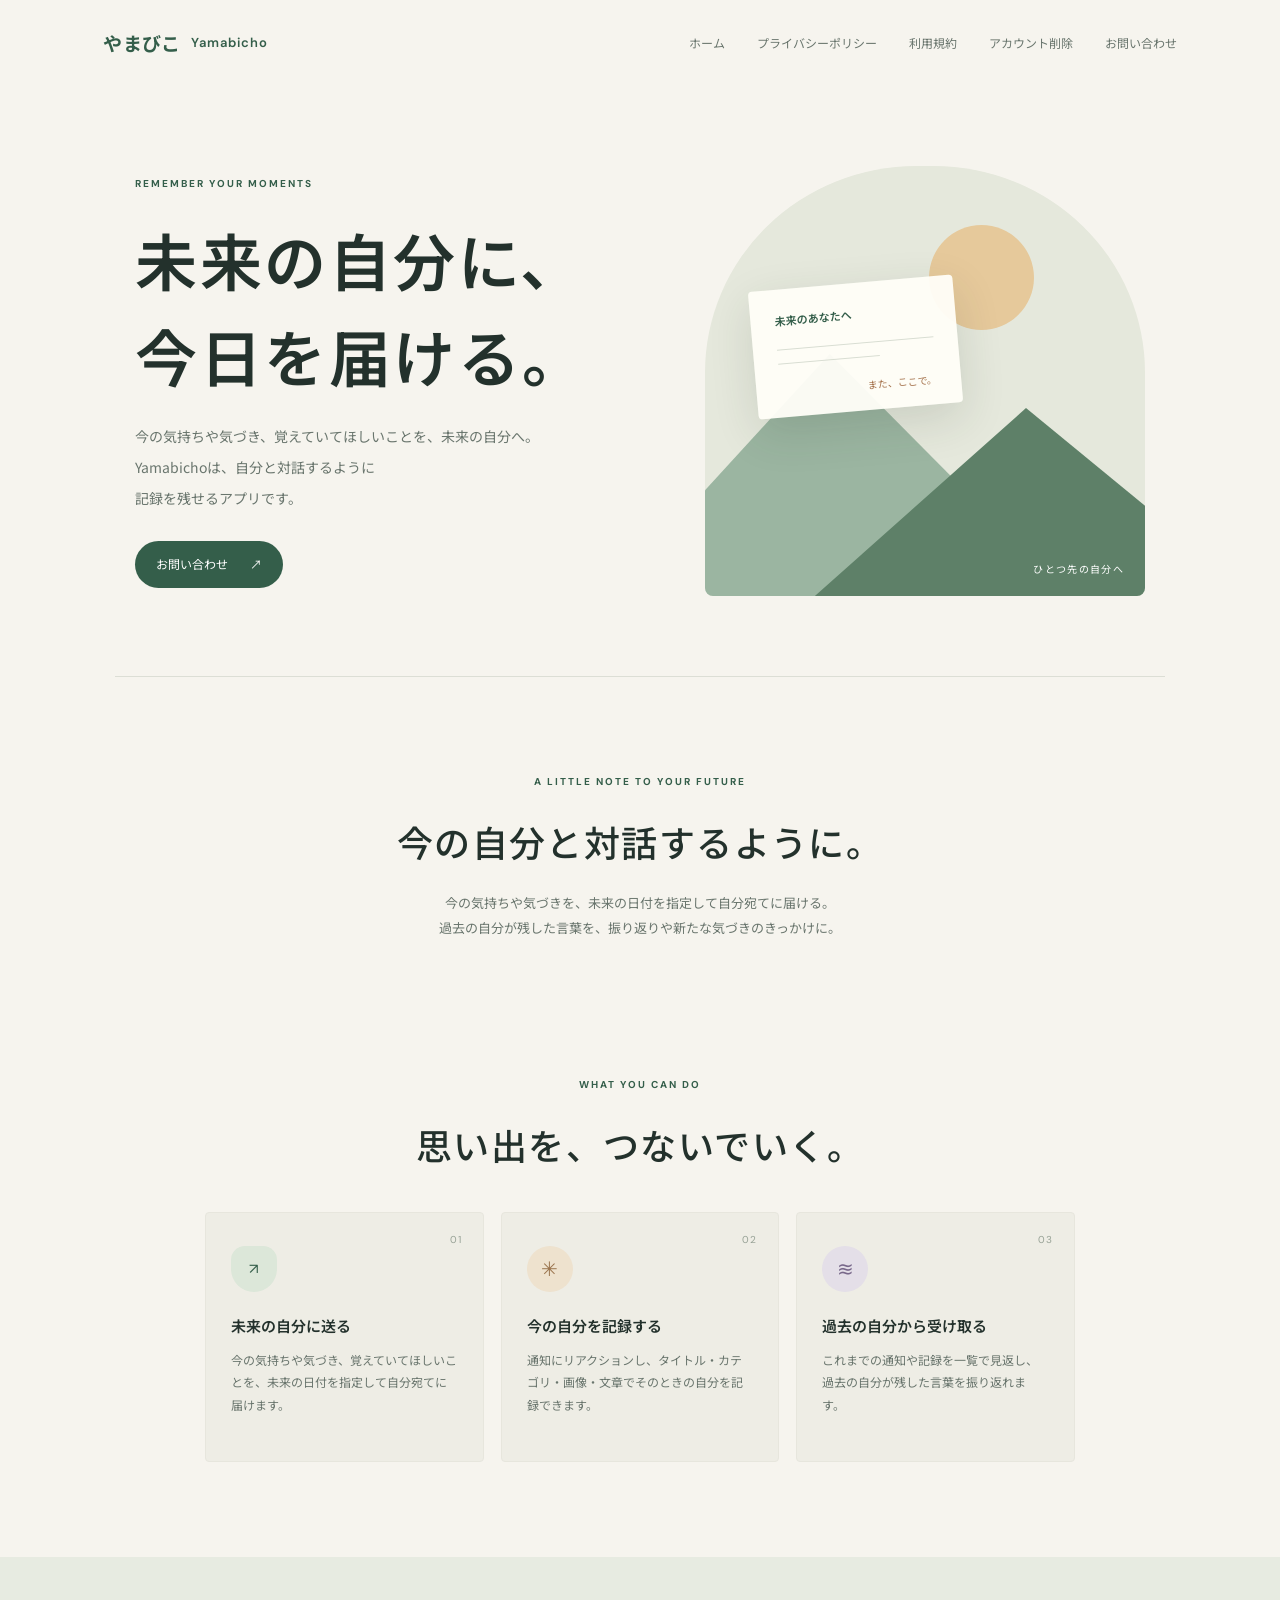
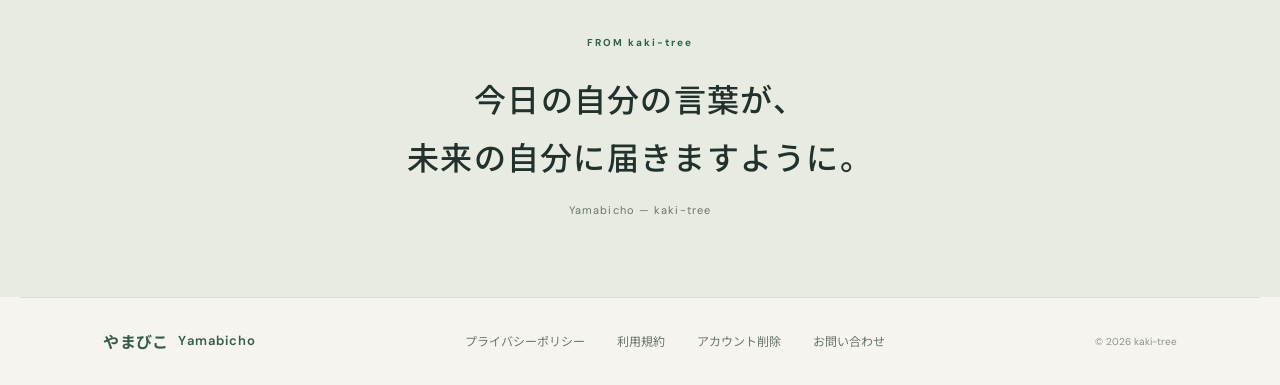
==== index.html @ 0a690dc5 "Update Yamabicho website legal pages and messaging Co-authored-by: Copilot <223556219+Copilot@users." ====
<!doctype html>
<html lang="ja">
<head>
  <meta charset="utf-8">
  <meta name="viewport" content="width=device-width, initial-scale=1">
  <meta name="theme-color" content="#f6f4ee">
  <meta name="description" content="今の気持ちや気づきを未来の自分へ。Yamabichoは、自分と対話するように記録を残せるアプリです。">
  <meta name="google-site-verification" content="iqtJTtxWyLfvYxULZCeF5loKLw1sjF0bx6wOtaR5Gpc" />
  <title>Yamabicho — 未来の自分に、今日を届ける</title>
  <link rel="icon" type="image/png" href="mr-hikoyama.png">
  <link rel="stylesheet" href="style.css">
</head>
<body>
  <header class="site-header">
    <a class="wordmark" href="./" aria-label="Yamabicho ホーム">やまびこ<span>Yamabicho</span></a>
    <nav aria-label="メインナビゲーション">
      <a href="./" aria-current="page">ホーム</a>
      <a href="privacy.html">プライバシーポリシー</a>
      <a href="terms.html">利用規約</a>
      <a href="account-deletion.html">アカウント削除</a>
      <a href="mailto:yamabicho.support@gmail.com">お問い合わせ</a>
    </nav>
  </header>

  <main>
    <section class="hero" id="about">
      <div class="hero-copy">
        <p class="eyebrow">REMEMBER YOUR MOMENTS</p>
        <h1>未来の自分に、<br>今日を届ける。</h1>
        <p class="hero-lead">今の気持ちや気づき、覚えていてほしいことを、未来の自分へ。<br>Yamabichoは、自分と対話するように<br class="desktop-break">記録を残せるアプリです。</p>
        <a class="button" href="mailto:yamabicho.support@gmail.com">お問い合わせ <span aria-hidden="true">↗</span></a>
      </div>
      <div class="hero-art" aria-hidden="true">
        <div class="sun"></div>
        <div class="mountain mountain-back"></div>
        <div class="mountain mountain-front"></div>
        <div class="note-card">
          <span class="note-date">未来のあなたへ</span>
          <span class="note-line"></span>
          <span class="note-line short"></span>
          <span class="note-stamp">また、ここで。</span>
        </div>
        <span class="art-caption">ひとつ先の自分へ</span>
      </div>
    </section>

    <section class="intro section-wrap">
      <p class="eyebrow">A LITTLE NOTE TO YOUR FUTURE</p>
      <h2>今の自分と対話するように。</h2>
      <p>今の気持ちや気づきを、未来の日付を指定して自分宛てに届ける。<br class="desktop-break">過去の自分が残した言葉を、振り返りや新たな気づきのきっかけに。</p>
    </section>

    <section class="features section-wrap" id="features">
      <div class="section-heading">
        <p class="eyebrow">WHAT YOU CAN DO</p>
        <h2>思い出を、つないでいく。</h2>
      </div>
      <div class="feature-grid">
        <article class="feature-card">
          <span class="feature-number">01</span>
          <div class="feature-icon icon-bell" aria-hidden="true">↗</div>
          <h3>未来の自分に送る</h3>
          <p>今の気持ちや気づき、覚えていてほしいことを、未来の日付を指定して自分宛てに届けます。</p>
        </article>
        <article class="feature-card">
          <span class="feature-number">02</span>
          <div class="feature-icon icon-journal" aria-hidden="true">✳</div>
          <h3>今の自分を記録する</h3>
          <p>通知にリアクションし、タイトル・カテゴリ・画像・文章でそのときの自分を記録できます。</p>
        </article>
        <article class="feature-card">
          <span class="feature-number">03</span>
          <div class="feature-icon icon-list" aria-hidden="true">≋</div>
          <h3>過去の自分から受け取る</h3>
          <p>これまでの通知や記録を一覧で見返し、過去の自分が残した言葉を振り返れます。</p>
        </article>
      </div>
    </section>

    <section class="closing">
      <p class="eyebrow">FROM kaki-tree</p>
      <h2>今日の自分の言葉が、<br>未来の自分に届きますように。</h2>
      <p>Yamabicho — kaki-tree</p>
    </section>
  </main>

  <footer class="site-footer">
    <a class="wordmark footer-mark" href="./">やまびこ<span>Yamabicho</span></a>
    <div class="footer-links">
      <a href="privacy.html">プライバシーポリシー</a>
      <a href="terms.html">利用規約</a>
      <a href="account-deletion.html">アカウント削除</a>
      <a href="mailto:yamabicho.support@gmail.com">お問い合わせ</a>
    </div>
    <small>© 2026 kaki-tree</small>
  </footer>
</body>
</html>
---- style.css ----
@import url("https://fonts.googleapis.com/css2?family=DM+Sans:wght@400;500;600;700&family=Noto+Sans+JP:wght@400;500;600;700&display=swap");

:root {
  color-scheme: light;
  --paper: #f6f4ee;
  --ink: #23312c;
  --muted: #69756d;
  --green: #345e4a;
  --light-green: #dce7d9;
  --line: #dcded5;
  --serif: "Noto Sans JP", sans-serif;
}

* {
  box-sizing: border-box;
}

html {
  scroll-behavior: smooth;
}

body {
  margin: 0;
  background: var(--paper);
  color: var(--ink);
  font-family: var(--serif);
  font-size: 15px;
  line-height: 1.9;
  -webkit-font-smoothing: antialiased;
}

a {
  color: inherit;
}

.site-header {
  align-items: center;
  display: flex;
  justify-content: space-between;
  margin: 0 auto;
  max-width: 1240px;
  padding: 25px 6.5%;
}

.wordmark {
  align-items: center;
  color: var(--green);
  display: inline-flex;
  font-size: 19px;
  font-weight: 700;
  gap: 10px;
  letter-spacing: .02em;
  text-decoration: none;
}

.wordmark span {
  font-family: "DM Sans", sans-serif;
  font-size: 13px;
  font-weight: 600;
  letter-spacing: .08em;
}

nav,
.footer-links {
  display: flex;
  flex-wrap: wrap;
  gap: 32px;
}

nav a,
.footer-links a {
  color: var(--muted);
  font-size: 12px;
  text-decoration: none;
  transition: color .2s ease;
}

nav a:hover,
.footer-links a:hover {
  color: var(--green);
}

nav a:focus-visible,
.footer-links a:focus-visible,
.wordmark:focus-visible,
.button:focus-visible,
.back-link:focus-visible {
  border-radius: 2px;
  outline: 2px solid var(--green);
  outline-offset: 4px;
}

.hero {
  align-items: center;
  display: grid;
  gap: 5%;
  grid-template-columns: 1fr 1fr;
  margin: 0 auto;
  max-width: 1240px;
  min-height: 590px;
  overflow: hidden;
  padding: 54px 9%;
}

.eyebrow {
  color: var(--green);
  font-family: "DM Sans", sans-serif;
  font-size: 10px;
  font-weight: 700;
  letter-spacing: .2em;
  margin: 0 0 18px;
}

.hero h1 {
  font-size: clamp(38px, 5vw, 62px);
  font-weight: 600;
  letter-spacing: .04em;
  line-height: 1.55;
  margin: 0 0 18px;
}

.hero-lead {
  color: var(--muted);
  font-size: 14px;
  line-height: 2.2;
  margin: 0 0 28px;
}

.button {
  align-items: center;
  background: var(--green);
  border-radius: 30px;
  color: #fff;
  display: inline-flex;
  font-size: 12px;
  gap: 22px;
  padding: 12px 21px;
  text-decoration: none;
  transition: background .2s ease, transform .2s ease;
}

.button:hover {
  background: #244332;
  transform: translateY(-2px);
}

.hero-art {
  background: #e5e8dc;
  border-radius: 48% 48% 8px 8px;
  height: 430px;
  justify-self: end;
  max-width: 440px;
  overflow: hidden;
  position: relative;
  width: 100%;
}

.sun {
  background: #e6c99b;
  border-radius: 50%;
  height: 105px;
  left: 51%;
  position: absolute;
  top: 59px;
  width: 105px;
}

.mountain {
  bottom: 0;
  clip-path: polygon(0 100%, 48% 0, 100% 100%);
  height: 242px;
  position: absolute;
  width: 105%;
}

.mountain-back {
  background: #9bb5a1;
  left: -22%;
}

.mountain-front {
  background: #5e8068;
  height: 188px;
  left: 25%;
  width: 100%;
}

.note-card {
  background: rgba(255, 254, 248, .95);
  border-radius: 4px;
  box-shadow: 0 15px 45px #283b2c24;
  display: flex;
  flex-direction: column;
  left: 11%;
  padding: 21px 24px 16px;
  position: absolute;
  top: 117px;
  transform: rotate(-5deg);
  width: 205px;
}

.note-date {
  color: var(--green);
  font-size: 11px;
  font-weight: 600;
  margin-bottom: 18px;
}

.note-line {
  background: #d9ded3;
  height: 1px;
  margin-bottom: 13px;
  width: 100%;
}

.note-line.short {
  width: 65%;
}

.note-stamp {
  align-self: flex-end;
  color: #a4714b;
  font-size: 10px;
  margin-top: 5px;
}

.art-caption {
  bottom: 18px;
  color: #fff;
  font-size: 10px;
  letter-spacing: .13em;
  position: absolute;
  right: 21px;
}

.section-wrap {
  margin: 0 auto;
  max-width: 1050px;
  padding: 95px 7%;
}

.intro {
  border-top: 1px solid var(--line);
  text-align: center;
}

.intro h2,
.section-heading h2,
.closing h2 {
  font-size: clamp(25px, 3vw, 36px);
  font-weight: 500;
  letter-spacing: .04em;
  line-height: 1.8;
  margin: 0 0 17px;
}

.intro > p:last-child {
  color: var(--muted);
  font-size: 13px;
  margin: 0;
}

.features {
  padding-top: 40px;
}

.section-heading {
  margin-bottom: 35px;
  text-align: center;
}

.feature-grid {
  display: grid;
  gap: 17px;
  grid-template-columns: repeat(3, 1fr);
}

.feature-card {
  background: #eeede5;
  border: 1px solid #e7e6dd;
  border-radius: 4px;
  min-height: 250px;
  padding: 24px 25px;
  position: relative;
}

.feature-number {
  color: #96a195;
  font-family: "DM Sans", sans-serif;
  font-size: 10px;
  letter-spacing: .1em;
  position: absolute;
  right: 21px;
  top: 17px;
}

.feature-icon {
  align-items: center;
  background: var(--light-green);
  border-radius: 50%;
  color: var(--green);
  display: flex;
  font-family: "DM Sans", sans-serif;
  font-size: 20px;
  height: 46px;
  justify-content: center;
  margin: 9px 0 20px;
  width: 46px;
}

.icon-bell {
  border-radius: 14px 14px 50% 50%;
  font-size: 15px;
}

.icon-journal {
  background: #eee2ce;
  color: #9a744d;
}

.icon-list {
  background: #e4dfe8;
  color: #78688a;
}

.feature-card h3 {
  font-size: 15px;
  font-weight: 600;
  margin: 0 0 8px;
}

.feature-card p {
  color: var(--muted);
  font-size: 12px;
  line-height: 1.9;
  margin: 0;
}

.closing {
  background: #e7ebe1;
  padding: 76px 20px;
  text-align: center;
}

.closing h2 {
  font-size: clamp(24px, 3vw, 32px);
  margin-bottom: 15px;
}

.closing > p:last-child {
  color: var(--muted);
  font-family: "DM Sans", sans-serif;
  font-size: 11px;
  letter-spacing: .1em;
  margin: 0;
}

.site-footer {
  align-items: center;
  border-top: 1px solid var(--line);
  display: flex;
  gap: 25px;
  justify-content: space-between;
  margin: 0 auto;
  max-width: 1240px;
  padding: 28px 6.5%;
}

.footer-mark {
  font-size: 16px;
}

.site-footer small {
  color: #8b928b;
  font-family: "DM Sans", sans-serif;
  font-size: 10px;
}

.policy-page {
  margin: 0 auto;
  max-width: 850px;
  padding: 76px 7% 100px;
}

.policy-heading {
  border-bottom: 1px solid var(--line);
  margin-bottom: 42px;
  padding-bottom: 30px;
}

.policy-heading h1 {
  font-size: clamp(28px, 4vw, 40px);
  font-weight: 600;
  letter-spacing: .03em;
  margin: 0 0 10px;
}

.policy-heading > p:not(.eyebrow) {
  color: var(--muted);
  font-size: 13px;
  margin: 0;
}

.policy-heading .policy-date {
  font-size: 11px !important;
  margin-top: 17px !important;
}

.policy-content section {
  margin: 0 0 30px;
}

.policy-content h2 {
  border-left: 3px solid #829a83;
  font-size: 17px;
  font-weight: 600;
  margin: 0 0 9px;
  padding-left: 12px;
}

.policy-content p,
.policy-content li {
  color: #505d55;
  font-size: 13px;
}

.policy-content p {
  margin: 0 0 10px;
}

.policy-content ul {
  margin: 8px 0 0;
  padding-left: 1.5em;
}

.policy-content ol {
  margin: 8px 0 12px;
  padding-left: 1.5em;
}

.policy-content a {
  color: var(--green);
  text-underline-offset: 3px;
}

.policy-content code {
  background: #eeede5;
  border-radius: 3px;
  font-size: .95em;
  padding: 2px 5px;
}

.back-link {
  color: var(--green);
  display: inline-block;
  font-size: 12px;
  margin-top: 12px;
  text-decoration: none;
}

.mobile-break {
  display: none;
}

@media (max-width: 720px) {
  .site-header {
    padding: 19px 6%;
  }

  .wordmark {
    font-size: 17px;
    gap: 7px;
  }

  .wordmark span {
    font-size: 11px;
  }

  nav {
    gap: 14px;
  }

  nav a {
    font-size: 10px;
  }

  .hero {
    gap: 36px;
    grid-template-columns: 1fr;
    padding: 48px 8% 60px;
  }

  .hero h1 {
    font-size: clamp(39px, 10vw, 55px);
  }

  .hero-art {
    height: 330px;
    justify-self: center;
    max-width: 420px;
  }

  .section-wrap {
    padding: 70px 8%;
  }

  .feature-grid {
    grid-template-columns: 1fr;
  }

  .feature-card {
    min-height: 0;
    padding: 21px 23px 24px;
  }

  .feature-icon {
    margin: 7px 0 13px;
  }

  .site-footer {
    align-items: flex-start;
    flex-wrap: wrap;
    padding: 25px 7%;
  }

  .footer-links {
    flex-wrap: wrap;
    gap: 10px 20px;
    order: 3;
    width: 100%;
  }

  .policy-page {
    padding: 56px 7% 75px;
  }

  .mobile-break {
    display: initial;
  }
}

@media (max-width: 400px) {
  .site-header {
    align-items: flex-start;
    flex-direction: column;
    gap: 10px;
  }

  nav {
    gap: 6px 12px;
    flex-wrap: wrap;
    width: 100%;
  }

  .desktop-break {
    display: none;
  }
}

@media (prefers-reduced-motion: reduce) {
  html {
    scroll-behavior: auto;
  }

  *,
  *::before,
  *::after {
    transition-duration: .01ms !important;
  }
}
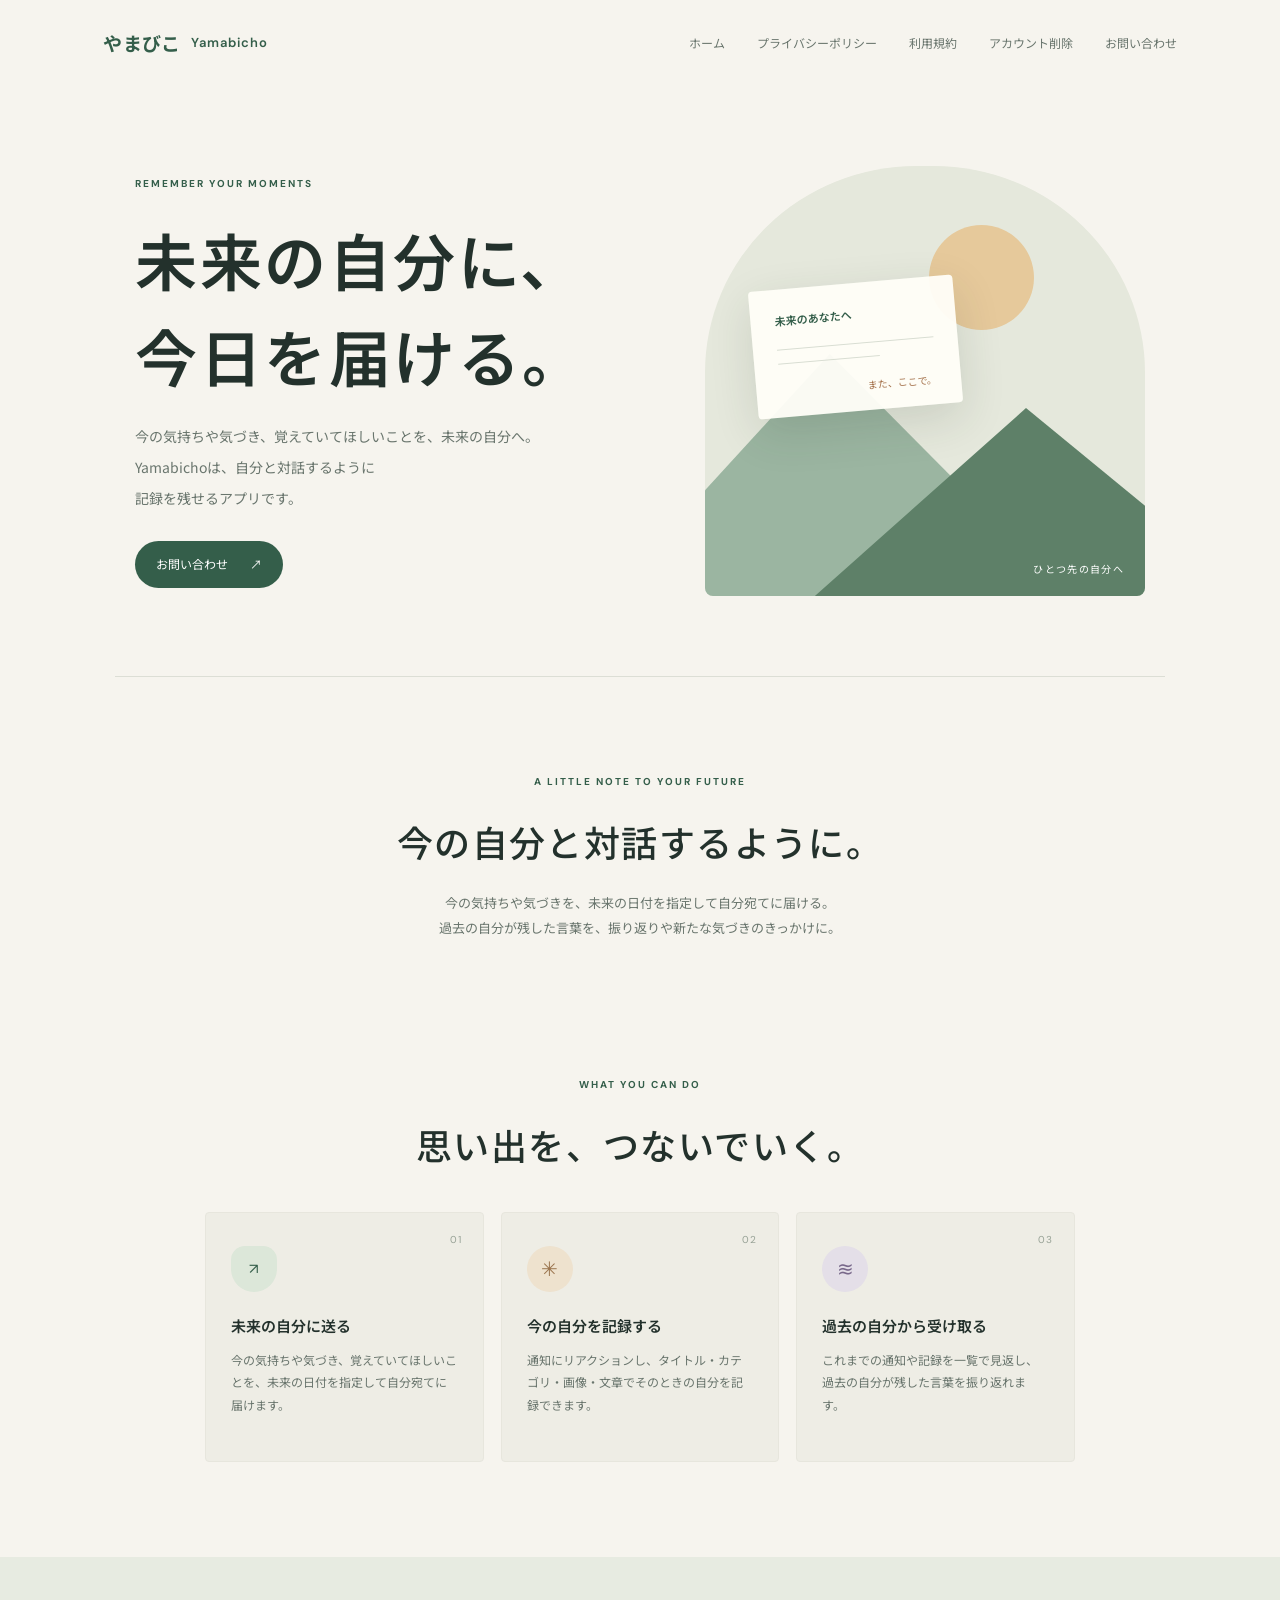
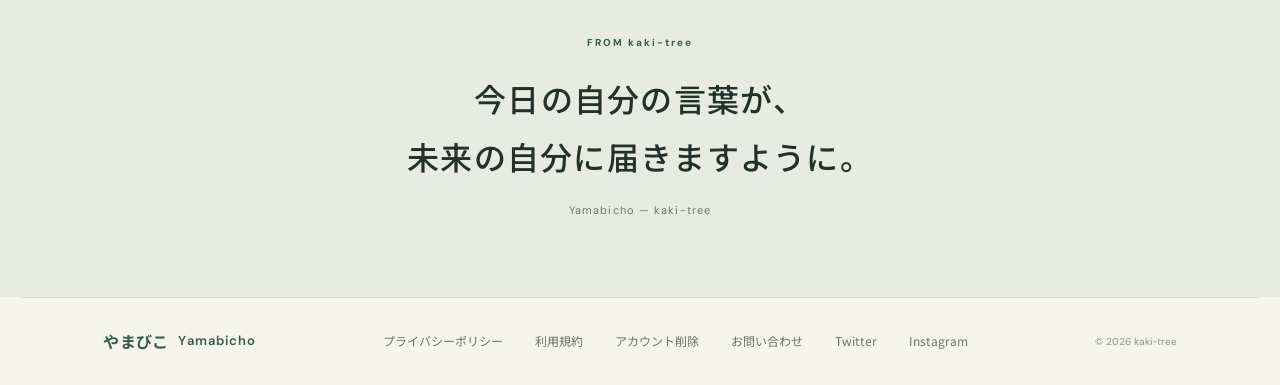
==== commit 4b30c648: "Add social links to site footers Co-authored-by: Copilot <223556219+Copilot@users.noreply.github.com" ====
--- a/index.html
+++ b/index.html
@@ -91,6 +91,8 @@
       <a href="terms.html">利用規約</a>
       <a href="account-deletion.html">アカウント削除</a>
       <a href="mailto:yamabicho.support@gmail.com">お問い合わせ</a>
+      <a href="https://x.com/Yamabichoapp" target="_blank" rel="noopener noreferrer">Twitter</a>
+      <a href="https://www.instagram.com/kaki_tree12/?utm_source=ig_web_button_share_sheet" target="_blank" rel="noopener noreferrer">Instagram</a>
     </div>
     <small>© 2026 kaki-tree</small>
   </footer>
